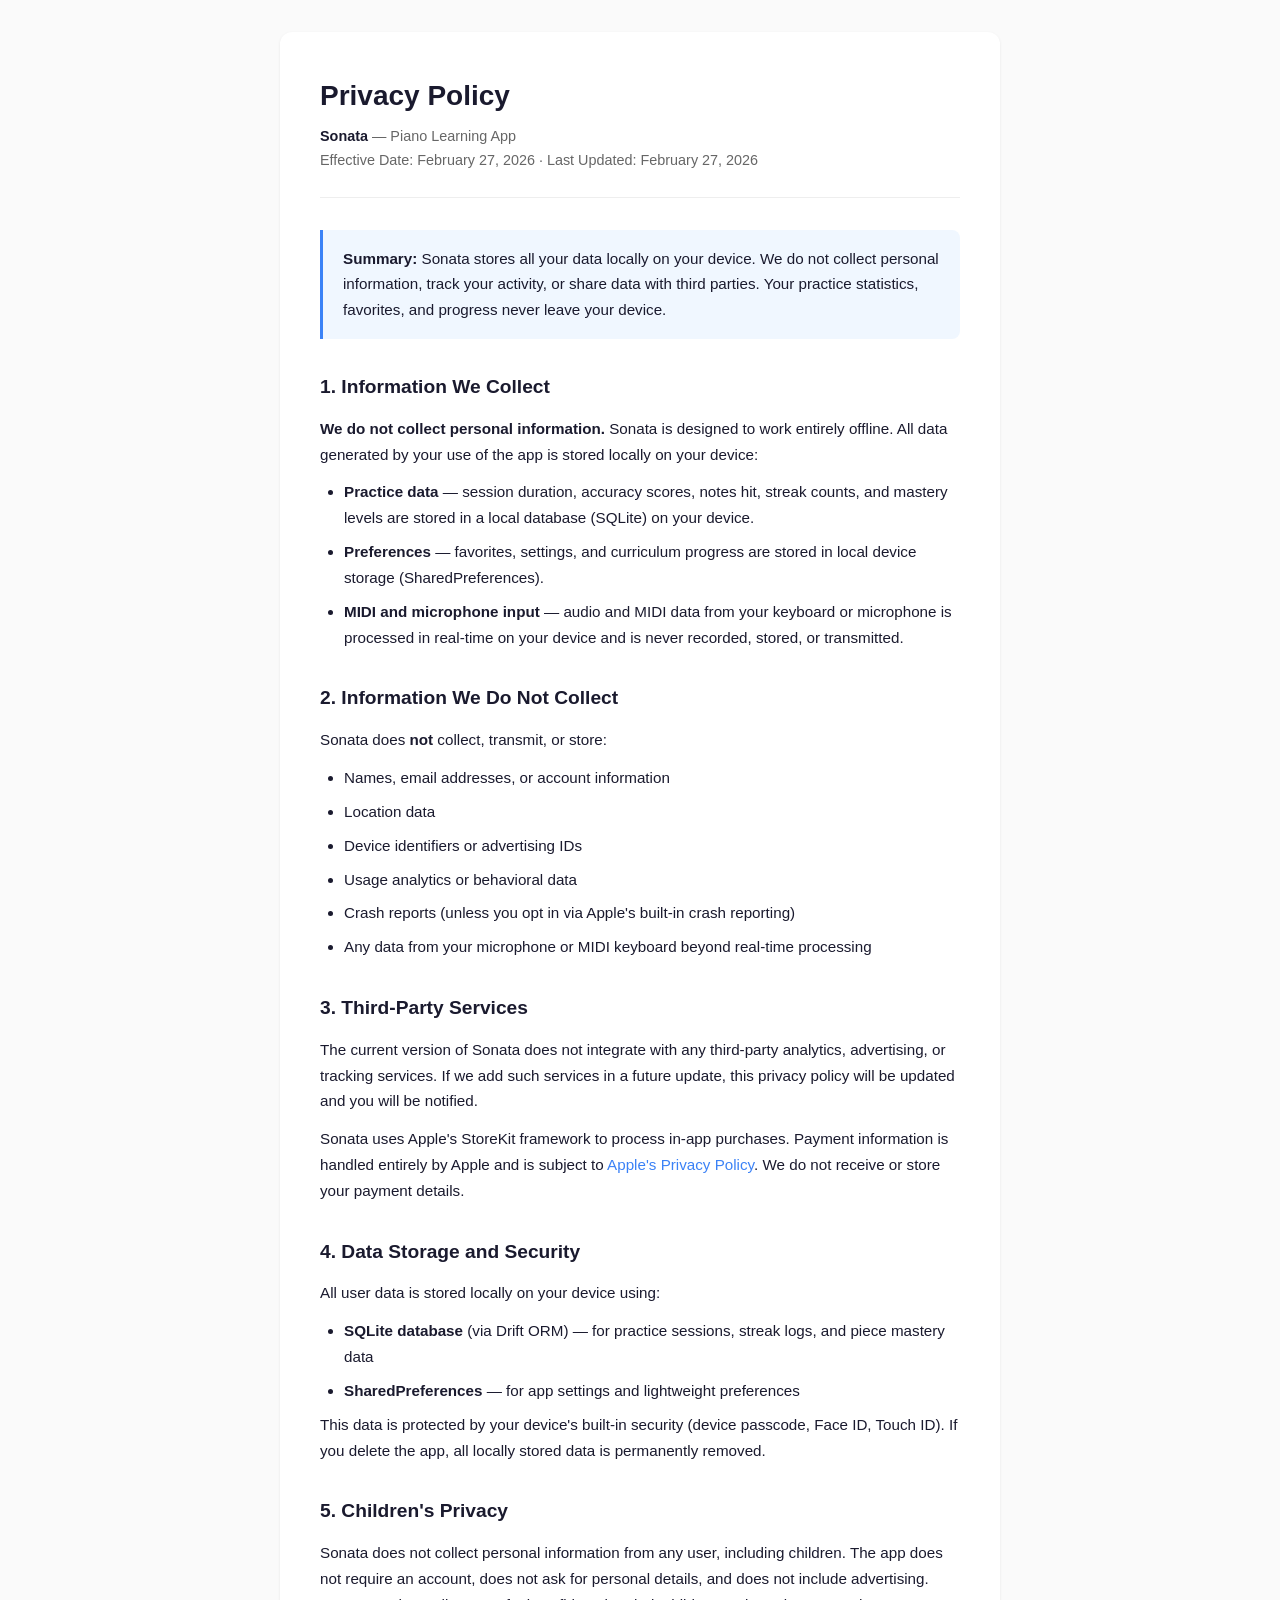
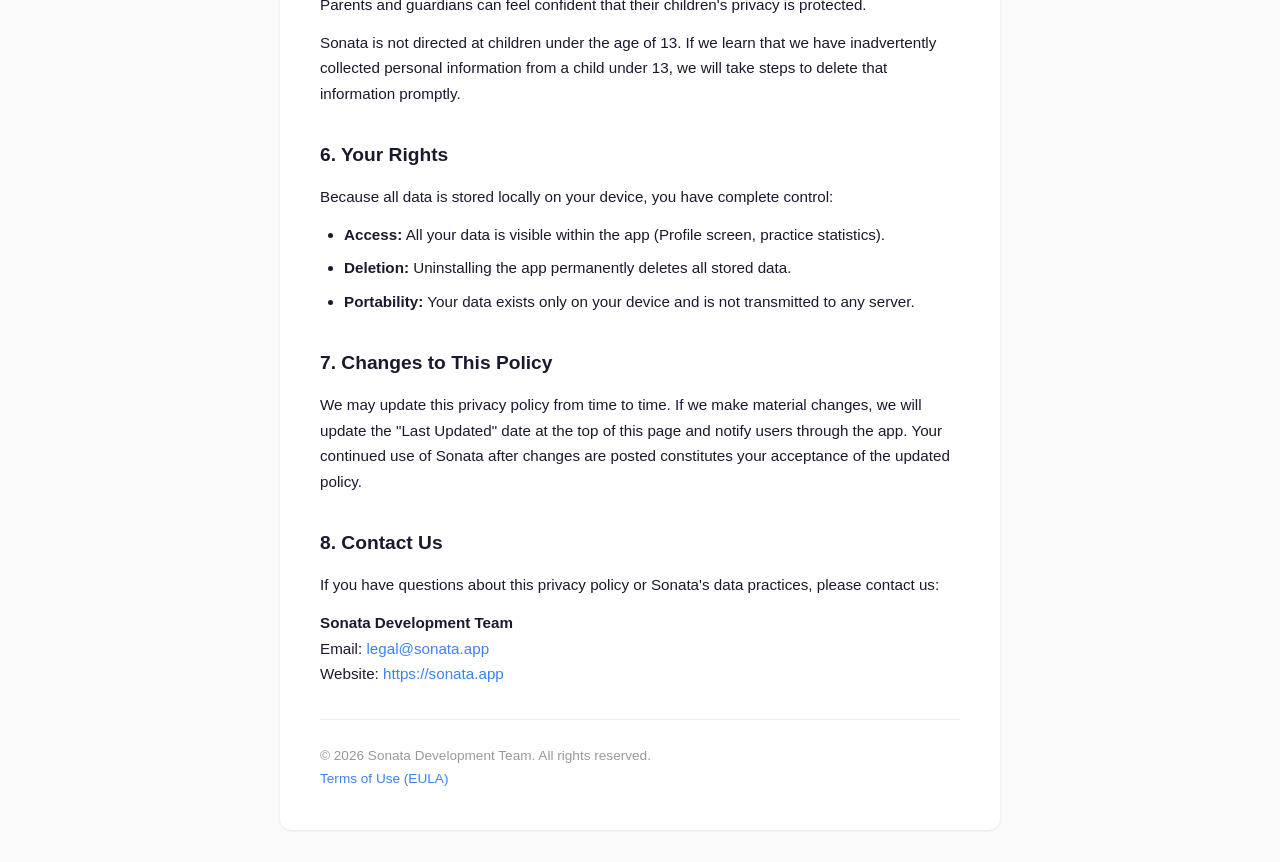
==== privacy.html @ 8267fe35 "Add privacy policy and terms of use pages Static HTML pages for Sonata piano app. Hosted via GitHub " ====
<!DOCTYPE html>
<html lang="en">
<head>
    <meta charset="UTF-8">
    <meta name="viewport" content="width=device-width, initial-scale=1.0">
    <title>Sonata — Privacy Policy</title>
    <style>
        * { margin: 0; padding: 0; box-sizing: border-box; }
        body {
            font-family: -apple-system, BlinkMacSystemFont, 'Segoe UI', Roboto, Oxygen, Ubuntu, sans-serif;
            line-height: 1.7;
            color: #1a1a2e;
            background: #fafafa;
            padding: 2rem 1rem;
        }
        .container {
            max-width: 720px;
            margin: 0 auto;
            background: #fff;
            padding: 2.5rem;
            border-radius: 12px;
            box-shadow: 0 1px 3px rgba(0,0,0,0.08);
        }
        h1 {
            font-size: 1.75rem;
            margin-bottom: 0.25rem;
            color: #1a1a2e;
        }
        .subtitle {
            color: #666;
            font-size: 0.9rem;
            margin-bottom: 2rem;
            padding-bottom: 1.5rem;
            border-bottom: 1px solid #eee;
        }
        h2 {
            font-size: 1.2rem;
            margin-top: 2rem;
            margin-bottom: 0.75rem;
            color: #1a1a2e;
        }
        p, li { margin-bottom: 0.75rem; font-size: 0.95rem; }
        ul { padding-left: 1.5rem; }
        li { margin-bottom: 0.5rem; }
        strong { color: #1a1a2e; }
        .highlight {
            background: #f0f7ff;
            border-left: 3px solid #3b82f6;
            padding: 1rem 1.25rem;
            border-radius: 0 8px 8px 0;
            margin: 1.25rem 0;
        }
        .highlight p { margin-bottom: 0; }
        a { color: #3b82f6; text-decoration: none; }
        a:hover { text-decoration: underline; }
        footer {
            margin-top: 2rem;
            padding-top: 1.5rem;
            border-top: 1px solid #eee;
            font-size: 0.85rem;
            color: #999;
        }
    </style>
</head>
<body>
    <div class="container">
        <h1>Privacy Policy</h1>
        <p class="subtitle">
            <strong>Sonata</strong> — Piano Learning App<br>
            Effective Date: February 27, 2026 &middot; Last Updated: February 27, 2026
        </p>

        <div class="highlight">
            <p><strong>Summary:</strong> Sonata stores all your data locally on your device. We do not collect personal information, track your activity, or share data with third parties. Your practice statistics, favorites, and progress never leave your device.</p>
        </div>

        <h2>1. Information We Collect</h2>
        <p><strong>We do not collect personal information.</strong> Sonata is designed to work entirely offline. All data generated by your use of the app is stored locally on your device:</p>
        <ul>
            <li><strong>Practice data</strong> — session duration, accuracy scores, notes hit, streak counts, and mastery levels are stored in a local database (SQLite) on your device.</li>
            <li><strong>Preferences</strong> — favorites, settings, and curriculum progress are stored in local device storage (SharedPreferences).</li>
            <li><strong>MIDI and microphone input</strong> — audio and MIDI data from your keyboard or microphone is processed in real-time on your device and is never recorded, stored, or transmitted.</li>
        </ul>

        <h2>2. Information We Do Not Collect</h2>
        <p>Sonata does <strong>not</strong> collect, transmit, or store:</p>
        <ul>
            <li>Names, email addresses, or account information</li>
            <li>Location data</li>
            <li>Device identifiers or advertising IDs</li>
            <li>Usage analytics or behavioral data</li>
            <li>Crash reports (unless you opt in via Apple's built-in crash reporting)</li>
            <li>Any data from your microphone or MIDI keyboard beyond real-time processing</li>
        </ul>

        <h2>3. Third-Party Services</h2>
        <p>The current version of Sonata does not integrate with any third-party analytics, advertising, or tracking services. If we add such services in a future update, this privacy policy will be updated and you will be notified.</p>
        <p>Sonata uses Apple's StoreKit framework to process in-app purchases. Payment information is handled entirely by Apple and is subject to <a href="https://www.apple.com/legal/privacy/">Apple's Privacy Policy</a>. We do not receive or store your payment details.</p>

        <h2>4. Data Storage and Security</h2>
        <p>All user data is stored locally on your device using:</p>
        <ul>
            <li><strong>SQLite database</strong> (via Drift ORM) — for practice sessions, streak logs, and piece mastery data</li>
            <li><strong>SharedPreferences</strong> — for app settings and lightweight preferences</li>
        </ul>
        <p>This data is protected by your device's built-in security (device passcode, Face ID, Touch ID). If you delete the app, all locally stored data is permanently removed.</p>

        <h2>5. Children's Privacy</h2>
        <p>Sonata does not collect personal information from any user, including children. The app does not require an account, does not ask for personal details, and does not include advertising. Parents and guardians can feel confident that their children's privacy is protected.</p>
        <p>Sonata is not directed at children under the age of 13. If we learn that we have inadvertently collected personal information from a child under 13, we will take steps to delete that information promptly.</p>

        <h2>6. Your Rights</h2>
        <p>Because all data is stored locally on your device, you have complete control:</p>
        <ul>
            <li><strong>Access:</strong> All your data is visible within the app (Profile screen, practice statistics).</li>
            <li><strong>Deletion:</strong> Uninstalling the app permanently deletes all stored data.</li>
            <li><strong>Portability:</strong> Your data exists only on your device and is not transmitted to any server.</li>
        </ul>

        <h2>7. Changes to This Policy</h2>
        <p>We may update this privacy policy from time to time. If we make material changes, we will update the "Last Updated" date at the top of this page and notify users through the app. Your continued use of Sonata after changes are posted constitutes your acceptance of the updated policy.</p>

        <h2>8. Contact Us</h2>
        <p>If you have questions about this privacy policy or Sonata's data practices, please contact us:</p>
        <p>
            <strong>Sonata Development Team</strong><br>
            Email: <a href="mailto:legal@sonata.app">legal@sonata.app</a><br>
            Website: <a href="https://sonata.app">https://sonata.app</a>
        </p>

        <footer>
            &copy; 2026 Sonata Development Team. All rights reserved.<br>
            <a href="terms.html">Terms of Use (EULA)</a>
        </footer>
    </div>
</body>
</html>
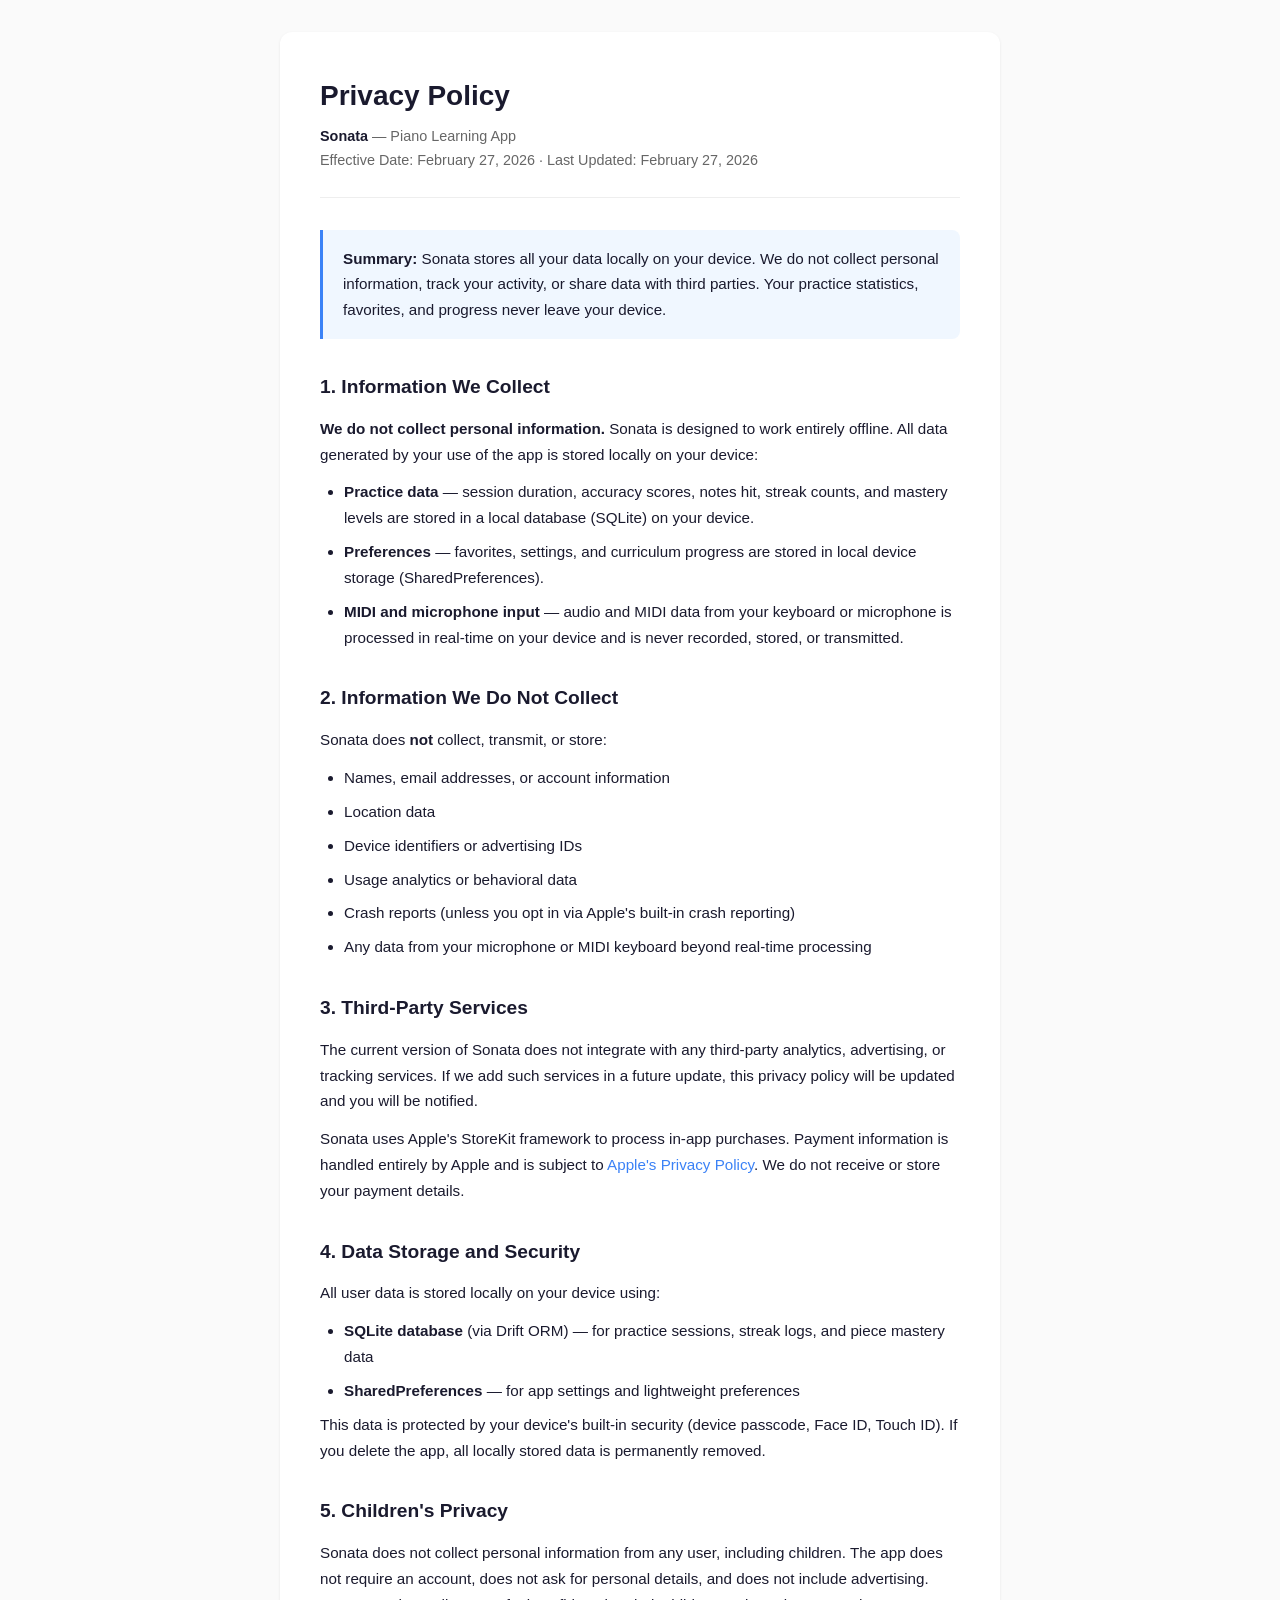
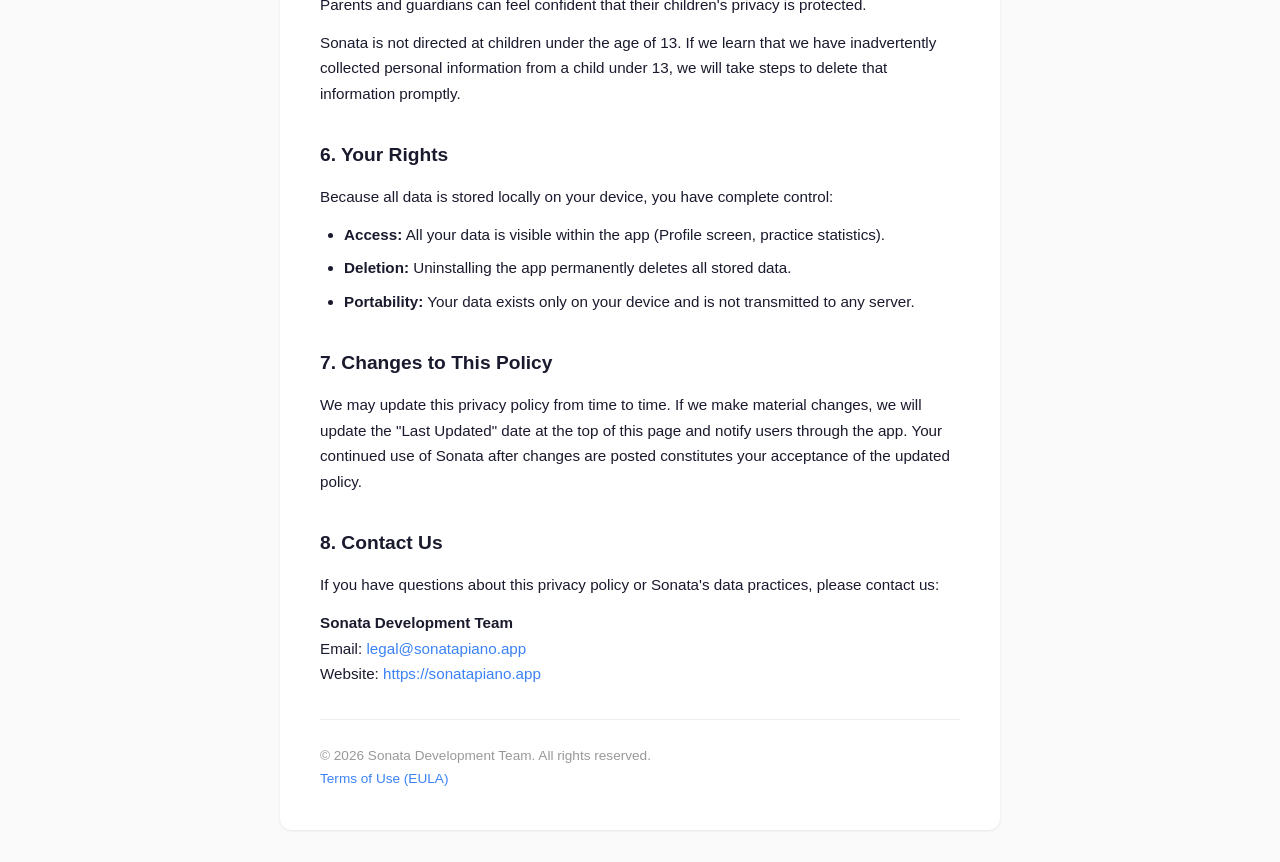
==== commit d8201329: "Update domain references from sonata.app to sonatapiano.app Co-Authored-By: Claude Opus 4.6 <noreply" ====
--- a/privacy.html
+++ b/privacy.html
@@ -124,8 +124,8 @@
         <p>If you have questions about this privacy policy or Sonata's data practices, please contact us:</p>
         <p>
             <strong>Sonata Development Team</strong><br>
-            Email: <a href="mailto:legal@sonata.app">legal@sonata.app</a><br>
-            Website: <a href="https://sonata.app">https://sonata.app</a>
+            Email: <a href="mailto:legal@sonatapiano.app">legal@sonatapiano.app</a><br>
+            Website: <a href="https://sonatapiano.app">https://sonatapiano.app</a>
         </p>
 
         <footer>
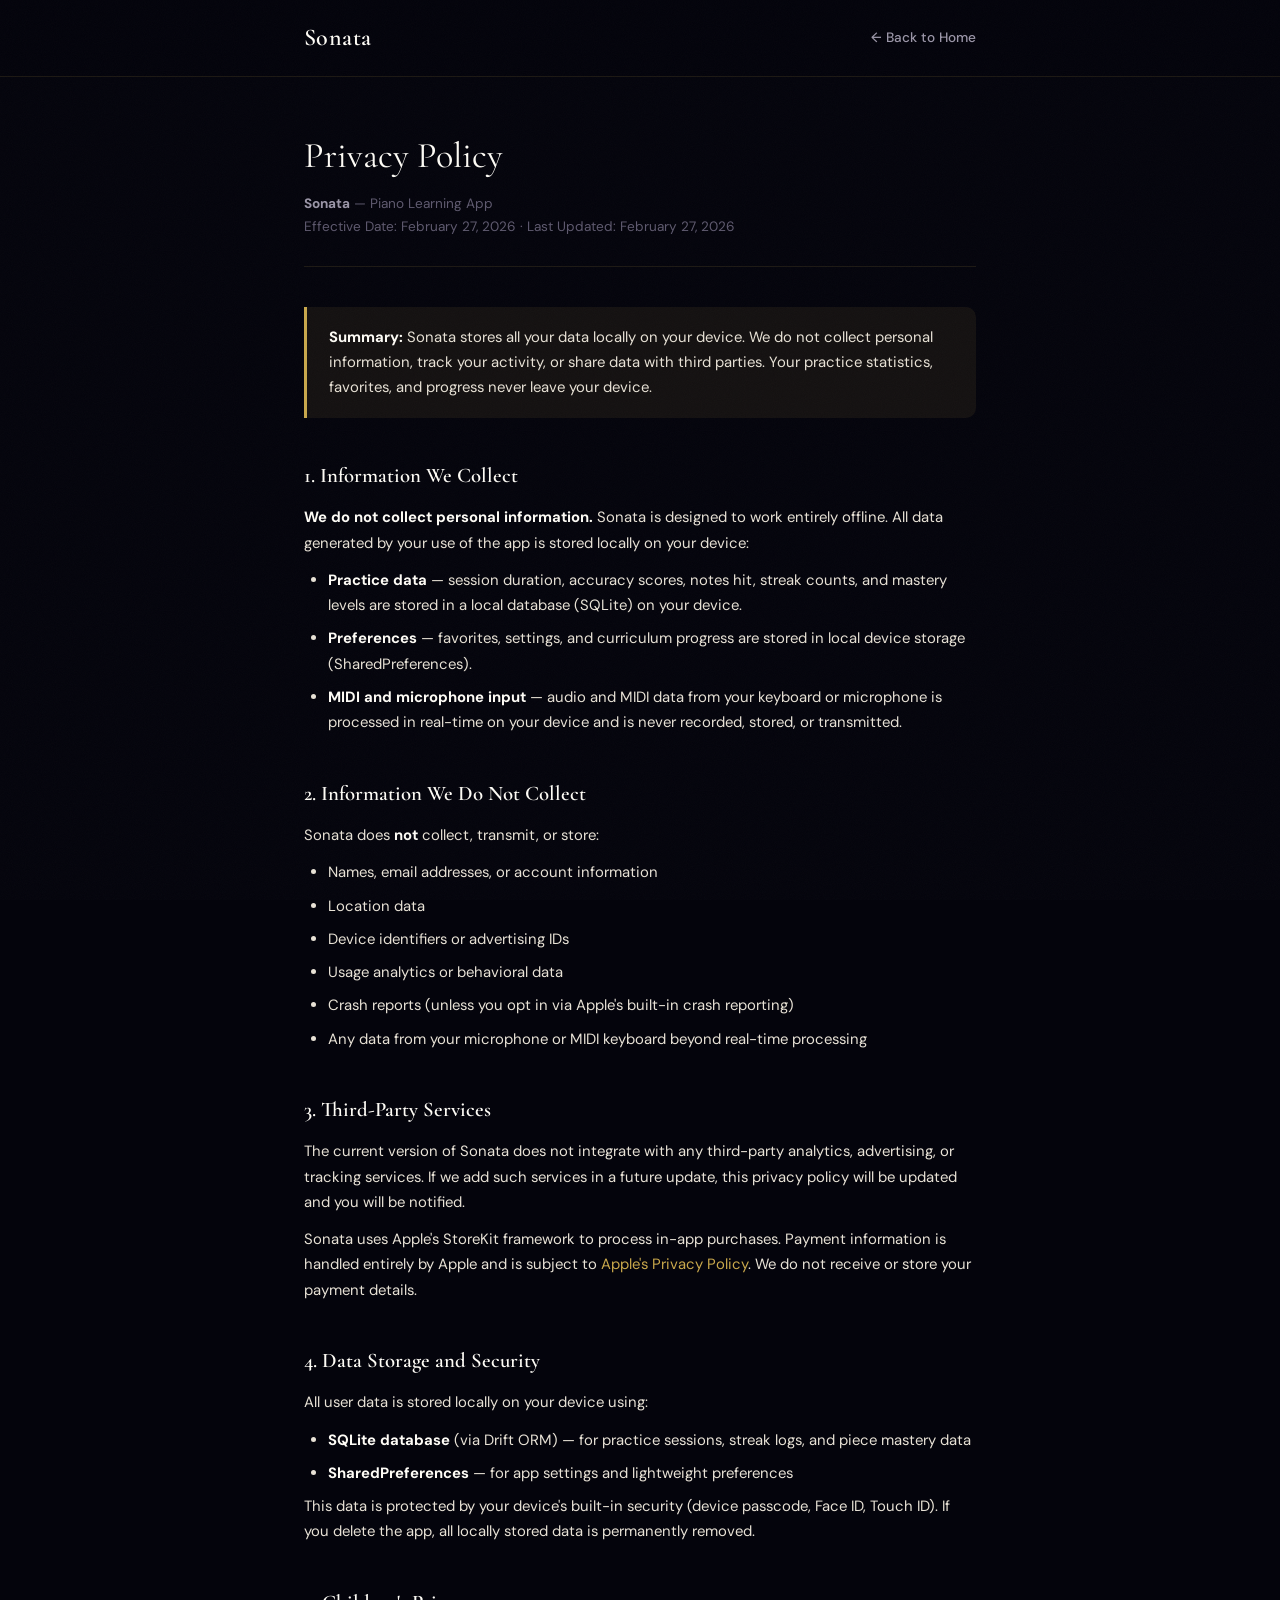
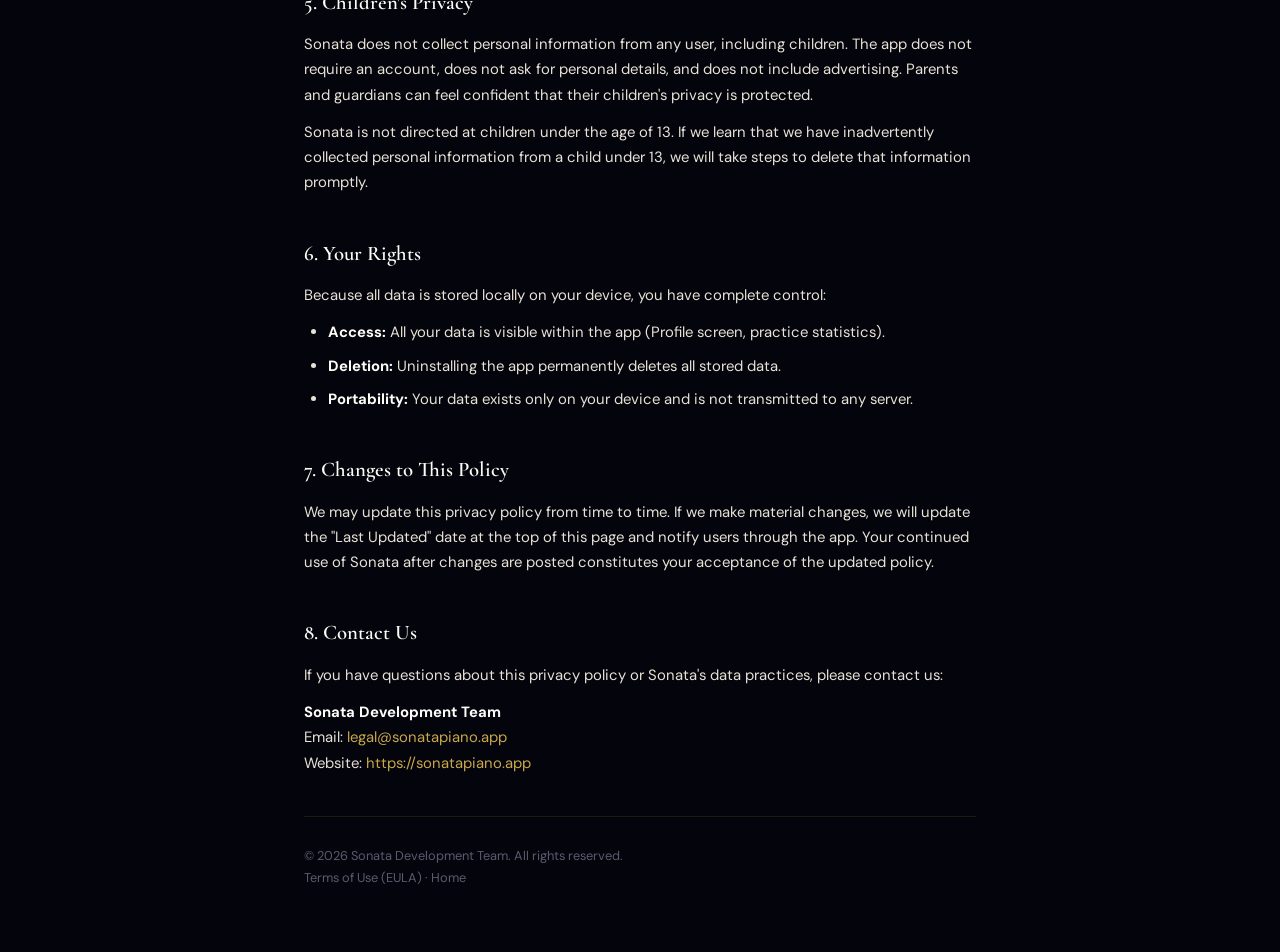
==== commit 4387a16a: "Add landing page and rebrand site with concert-hall dark theme - New index.html with hero, different" ====
--- a/privacy.html
+++ b/privacy.html
@@ -4,65 +4,148 @@
     <meta charset="UTF-8">
     <meta name="viewport" content="width=device-width, initial-scale=1.0">
     <title>Sonata — Privacy Policy</title>
+    <meta name="description" content="Sonata Privacy Policy. All your data stays on your device. No tracking, no analytics, no accounts.">
+    <link rel="icon" type="image/png" href="assets/app-icon.png">
+    <link rel="apple-touch-icon" href="assets/app-icon.png">
+    <link rel="preconnect" href="https://fonts.googleapis.com">
+    <link rel="preconnect" href="https://fonts.gstatic.com" crossorigin>
+    <link href="https://fonts.googleapis.com/css2?family=Cormorant+Garamond:wght@400;600&family=DM+Sans:wght@400;500;700&display=swap" rel="stylesheet">
     <style>
-        * { margin: 0; padding: 0; box-sizing: border-box; }
+        :root {
+            --bg-deepest: #04040C;
+            --bg-dark: #08081A;
+            --bg-surface: #10102A;
+            --bg-card: #161636;
+            --gold: #C9A84C;
+            --gold-faint: rgba(201, 168, 76, 0.08);
+            --amber: #EF7D00;
+            --text-bright: #FEFCF6;
+            --text-primary: #E8E2D6;
+            --text-secondary: #9B96A8;
+            --text-muted: #5E596E;
+            --border: rgba(201, 168, 76, 0.12);
+            --font-display: 'Cormorant Garamond', 'Georgia', serif;
+            --font-body: 'DM Sans', 'Helvetica Neue', sans-serif;
+        }
+        *, *::before, *::after { margin: 0; padding: 0; box-sizing: border-box; }
+        html { scroll-behavior: smooth; }
         body {
-            font-family: -apple-system, BlinkMacSystemFont, 'Segoe UI', Roboto, Oxygen, Ubuntu, sans-serif;
+            font-family: var(--font-body);
+            font-size: 16px;
             line-height: 1.7;
-            color: #1a1a2e;
-            background: #fafafa;
-            padding: 2rem 1rem;
-        }
+            color: var(--text-primary);
+            background: var(--bg-deepest);
+            -webkit-font-smoothing: antialiased;
+            -moz-osx-font-smoothing: grayscale;
+        }
+        body::after {
+            content: '';
+            position: fixed;
+            inset: 0;
+            opacity: 0.028;
+            background-image: url("data:image/svg+xml,%3Csvg viewBox='0 0 256 256' xmlns='http://www.w3.org/2000/svg'%3E%3Cfilter id='n'%3E%3CfeTurbulence type='fractalNoise' baseFrequency='0.75' numOctaves='4' stitchTiles='stitch'/%3E%3C/filter%3E%3Crect width='100%25' height='100%25' filter='url(%23n)'/%3E%3C/svg%3E");
+            background-repeat: repeat;
+            background-size: 180px;
+            pointer-events: none;
+            z-index: 9999;
+        }
+        a { color: var(--gold); text-decoration: none; }
+        a:hover { text-decoration: underline; }
+
+        /* Nav */
+        .nav {
+            padding: 1.1rem 0;
+            border-bottom: 1px solid var(--border);
+            background: rgba(4, 4, 12, 0.88);
+            backdrop-filter: blur(16px);
+            -webkit-backdrop-filter: blur(16px);
+            position: sticky;
+            top: 0;
+            z-index: 100;
+        }
+        .nav-inner {
+            max-width: 720px;
+            margin: 0 auto;
+            padding: 0 1.5rem;
+            display: flex;
+            align-items: center;
+            justify-content: space-between;
+        }
+        .nav-logo {
+            font-family: var(--font-display);
+            font-size: 1.5rem;
+            font-weight: 600;
+            color: var(--text-bright);
+            letter-spacing: 0.02em;
+        }
+        .nav-back {
+            font-size: 0.85rem;
+            font-weight: 500;
+            color: var(--text-secondary);
+            transition: color 0.25s;
+        }
+        .nav-back:hover { color: var(--text-bright); text-decoration: none; }
+
+        /* Content */
         .container {
             max-width: 720px;
             margin: 0 auto;
-            background: #fff;
-            padding: 2.5rem;
-            border-radius: 12px;
-            box-shadow: 0 1px 3px rgba(0,0,0,0.08);
+            padding: 3rem 1.5rem 4rem;
         }
         h1 {
-            font-size: 1.75rem;
-            margin-bottom: 0.25rem;
-            color: #1a1a2e;
+            font-family: var(--font-display);
+            font-size: 2.25rem;
+            font-weight: 400;
+            color: var(--text-bright);
+            margin-bottom: 0.35rem;
         }
         .subtitle {
-            color: #666;
-            font-size: 0.9rem;
-            margin-bottom: 2rem;
-            padding-bottom: 1.5rem;
-            border-bottom: 1px solid #eee;
-        }
+            color: var(--text-muted);
+            font-size: 0.85rem;
+            margin-bottom: 2.5rem;
+            padding-bottom: 1.75rem;
+            border-bottom: 1px solid var(--border);
+        }
+        .subtitle strong { color: var(--text-secondary); }
         h2 {
-            font-size: 1.2rem;
-            margin-top: 2rem;
+            font-family: var(--font-display);
+            font-size: 1.3rem;
+            font-weight: 600;
+            margin-top: 2.5rem;
             margin-bottom: 0.75rem;
-            color: #1a1a2e;
-        }
-        p, li { margin-bottom: 0.75rem; font-size: 0.95rem; }
+            color: var(--text-bright);
+        }
+        p, li { margin-bottom: 0.75rem; font-size: 0.93rem; color: var(--text-primary); }
         ul { padding-left: 1.5rem; }
         li { margin-bottom: 0.5rem; }
-        strong { color: #1a1a2e; }
+        strong { color: var(--text-bright); }
         .highlight {
-            background: #f0f7ff;
-            border-left: 3px solid #3b82f6;
-            padding: 1rem 1.25rem;
-            border-radius: 0 8px 8px 0;
-            margin: 1.25rem 0;
-        }
-        .highlight p { margin-bottom: 0; }
-        a { color: #3b82f6; text-decoration: none; }
-        a:hover { text-decoration: underline; }
+            background: var(--gold-faint);
+            border-left: 3px solid var(--gold);
+            padding: 1.1rem 1.35rem;
+            border-radius: 0 10px 10px 0;
+            margin: 1.5rem 0;
+        }
+        .highlight p { margin-bottom: 0; color: var(--text-primary); }
         footer {
-            margin-top: 2rem;
-            padding-top: 1.5rem;
-            border-top: 1px solid #eee;
-            font-size: 0.85rem;
-            color: #999;
-        }
+            margin-top: 2.5rem;
+            padding-top: 1.75rem;
+            border-top: 1px solid var(--border);
+            font-size: 0.8rem;
+            color: var(--text-muted);
+        }
+        footer a { color: var(--text-muted); }
+        footer a:hover { color: var(--text-secondary); }
     </style>
 </head>
 <body>
+    <nav class="nav">
+        <div class="nav-inner">
+            <a href="/" class="nav-logo">Sonata</a>
+            <a href="/" class="nav-back">&larr; Back to Home</a>
+        </div>
+    </nav>
+
     <div class="container">
         <h1>Privacy Policy</h1>
         <p class="subtitle">
@@ -130,7 +213,7 @@
 
         <footer>
             &copy; 2026 Sonata Development Team. All rights reserved.<br>
-            <a href="terms.html">Terms of Use (EULA)</a>
+            <a href="terms.html">Terms of Use (EULA)</a> &middot; <a href="/">Home</a>
         </footer>
     </div>
 </body>
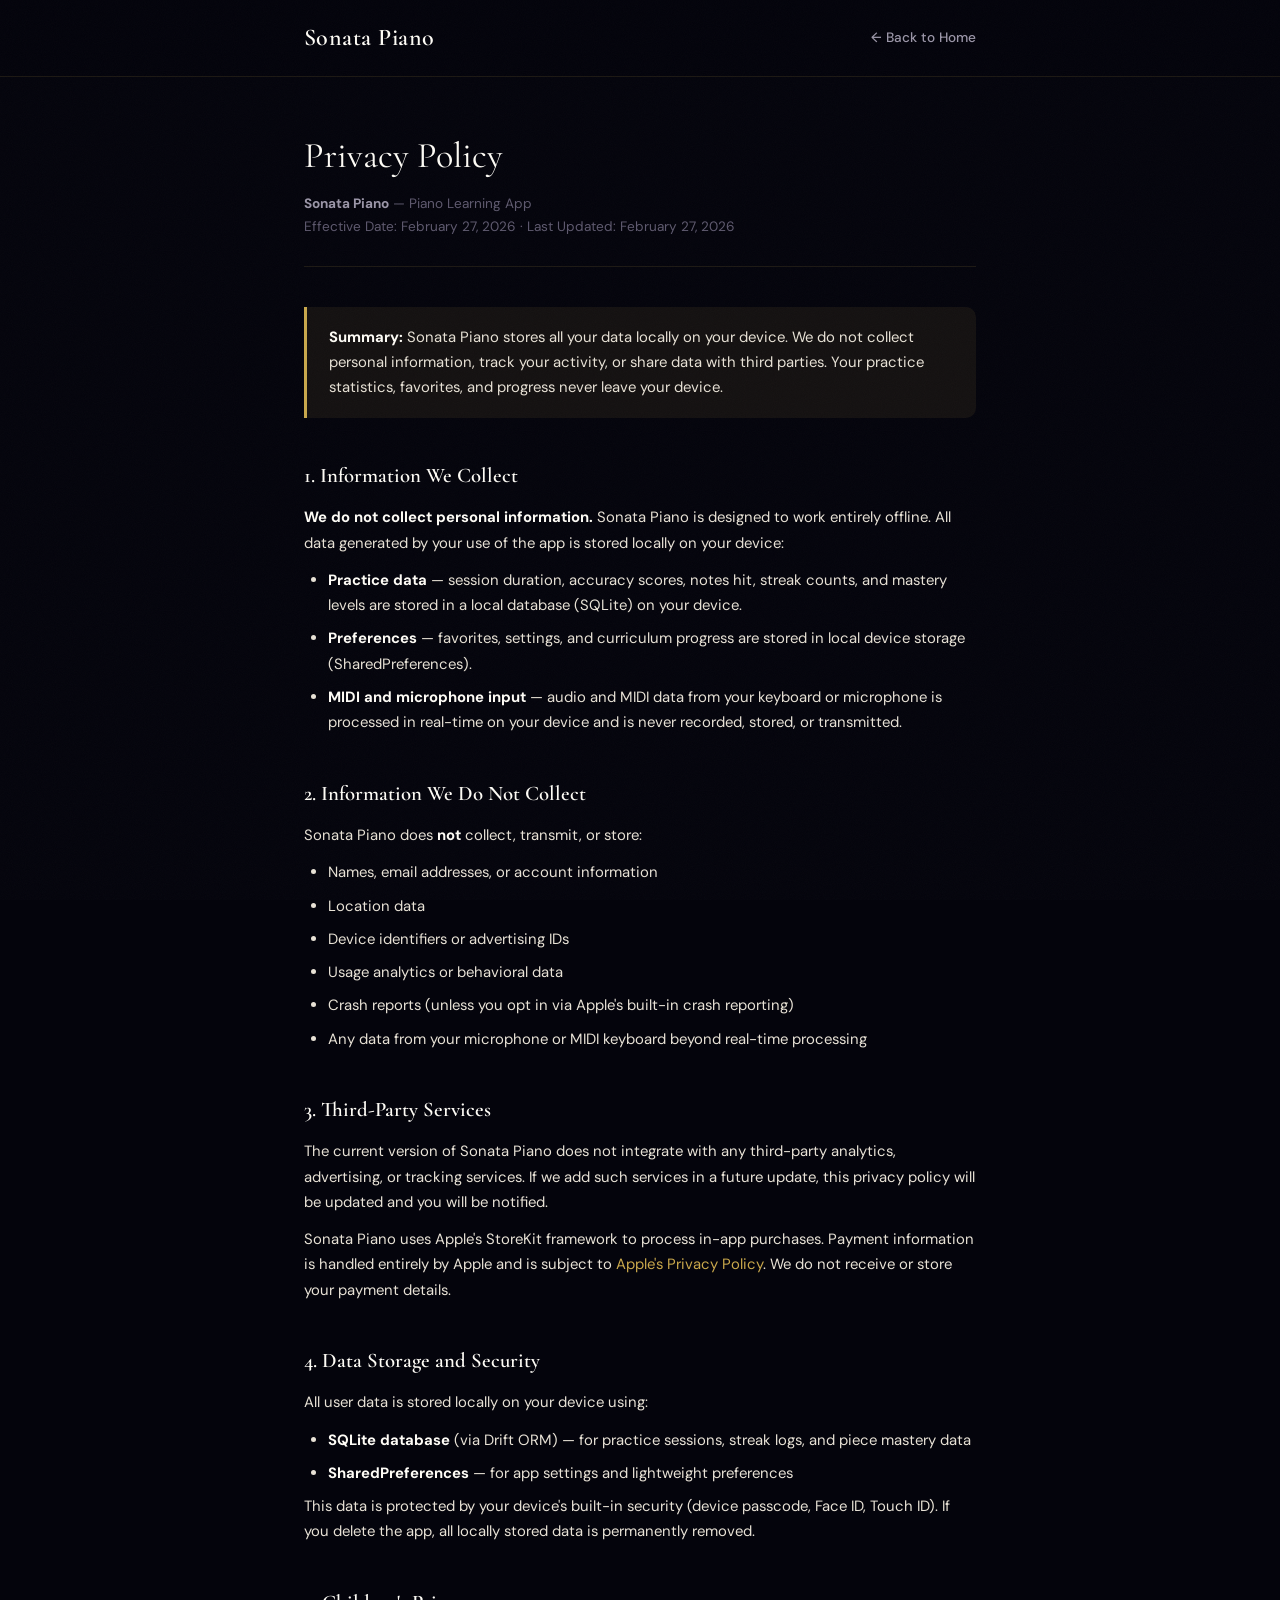
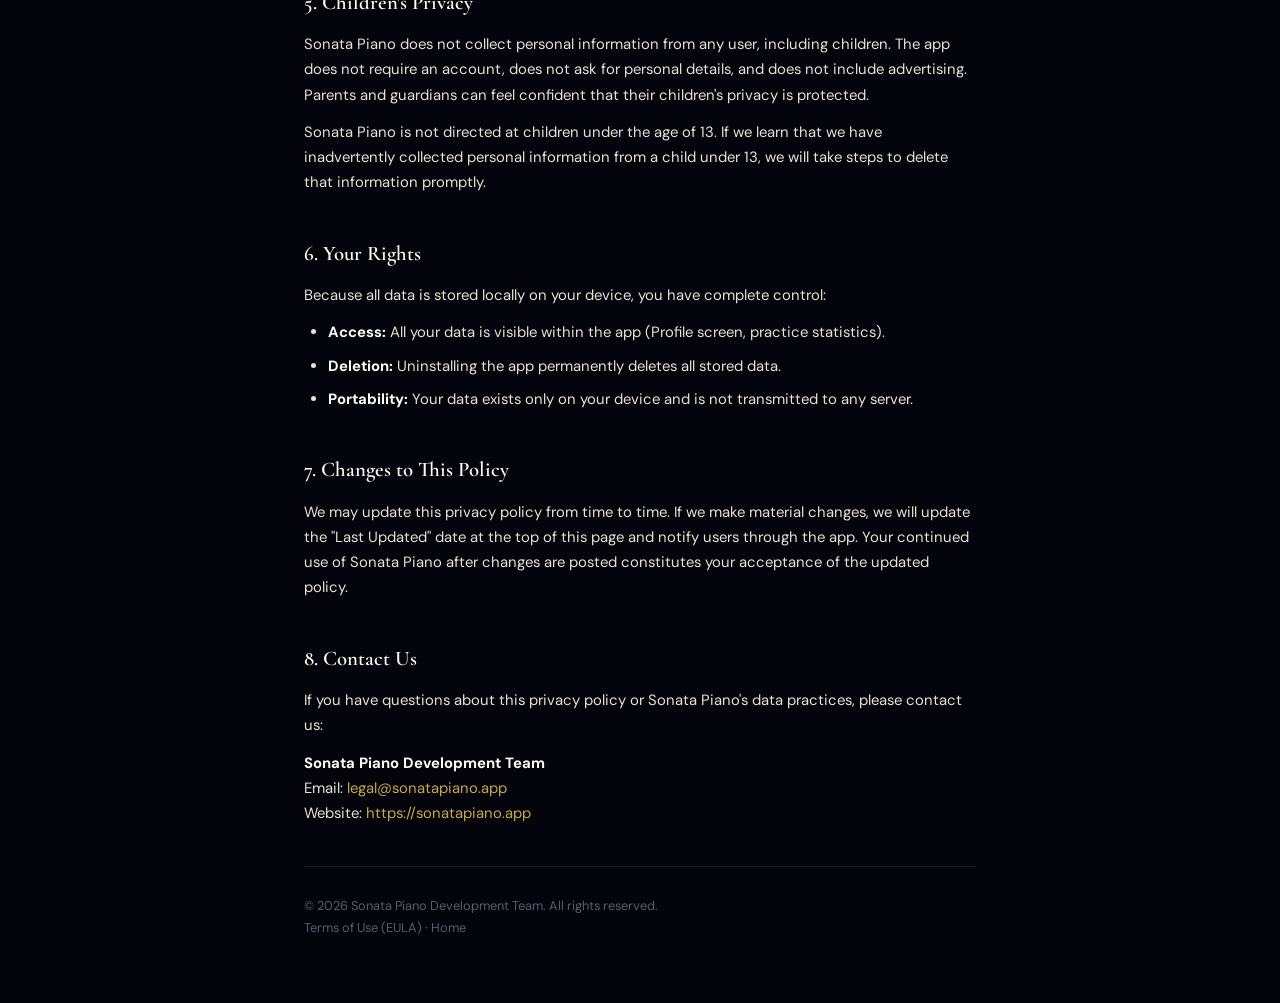
==== commit 2fe02421: "Rename app to Sonata Piano across all pages Co-Authored-By: Claude Opus 4.6 <noreply@anthropic.com>" ====
--- a/privacy.html
+++ b/privacy.html
@@ -3,10 +3,10 @@
 <head>
     <meta charset="UTF-8">
     <meta name="viewport" content="width=device-width, initial-scale=1.0">
-    <title>Sonata — Privacy Policy</title>
-    <meta name="description" content="Sonata Privacy Policy. All your data stays on your device. No tracking, no analytics, no accounts.">
-    <link rel="icon" type="image/png" href="assets/app-icon.png">
-    <link rel="apple-touch-icon" href="assets/app-icon.png">
+    <title>Sonata Piano — Privacy Policy</title>
+    <meta name="description" content="Sonata Piano Privacy Policy. All your data stays on your device. No tracking, no analytics, no accounts.">
+    <link rel="icon" type="image/png" sizes="32x32" href="assets/favicon-32.png">
+    <link rel="apple-touch-icon" sizes="180x180" href="assets/favicon-180.png">
     <link rel="preconnect" href="https://fonts.googleapis.com">
     <link rel="preconnect" href="https://fonts.gstatic.com" crossorigin>
     <link href="https://fonts.googleapis.com/css2?family=Cormorant+Garamond:wght@400;600&family=DM+Sans:wght@400;500;700&display=swap" rel="stylesheet">
@@ -141,7 +141,7 @@
 <body>
     <nav class="nav">
         <div class="nav-inner">
-            <a href="/" class="nav-logo">Sonata</a>
+            <a href="/" class="nav-logo">Sonata Piano</a>
             <a href="/" class="nav-back">&larr; Back to Home</a>
         </div>
     </nav>
@@ -149,16 +149,16 @@
     <div class="container">
         <h1>Privacy Policy</h1>
         <p class="subtitle">
-            <strong>Sonata</strong> — Piano Learning App<br>
+            <strong>Sonata Piano</strong> — Piano Learning App<br>
             Effective Date: February 27, 2026 &middot; Last Updated: February 27, 2026
         </p>
 
         <div class="highlight">
-            <p><strong>Summary:</strong> Sonata stores all your data locally on your device. We do not collect personal information, track your activity, or share data with third parties. Your practice statistics, favorites, and progress never leave your device.</p>
+            <p><strong>Summary:</strong> Sonata Piano stores all your data locally on your device. We do not collect personal information, track your activity, or share data with third parties. Your practice statistics, favorites, and progress never leave your device.</p>
         </div>
 
         <h2>1. Information We Collect</h2>
-        <p><strong>We do not collect personal information.</strong> Sonata is designed to work entirely offline. All data generated by your use of the app is stored locally on your device:</p>
+        <p><strong>We do not collect personal information.</strong> Sonata Piano is designed to work entirely offline. All data generated by your use of the app is stored locally on your device:</p>
         <ul>
             <li><strong>Practice data</strong> — session duration, accuracy scores, notes hit, streak counts, and mastery levels are stored in a local database (SQLite) on your device.</li>
             <li><strong>Preferences</strong> — favorites, settings, and curriculum progress are stored in local device storage (SharedPreferences).</li>
@@ -166,7 +166,7 @@
         </ul>
 
         <h2>2. Information We Do Not Collect</h2>
-        <p>Sonata does <strong>not</strong> collect, transmit, or store:</p>
+        <p>Sonata Piano does <strong>not</strong> collect, transmit, or store:</p>
         <ul>
             <li>Names, email addresses, or account information</li>
             <li>Location data</li>
@@ -177,8 +177,8 @@
         </ul>
 
         <h2>3. Third-Party Services</h2>
-        <p>The current version of Sonata does not integrate with any third-party analytics, advertising, or tracking services. If we add such services in a future update, this privacy policy will be updated and you will be notified.</p>
-        <p>Sonata uses Apple's StoreKit framework to process in-app purchases. Payment information is handled entirely by Apple and is subject to <a href="https://www.apple.com/legal/privacy/">Apple's Privacy Policy</a>. We do not receive or store your payment details.</p>
+        <p>The current version of Sonata Piano does not integrate with any third-party analytics, advertising, or tracking services. If we add such services in a future update, this privacy policy will be updated and you will be notified.</p>
+        <p>Sonata Piano uses Apple's StoreKit framework to process in-app purchases. Payment information is handled entirely by Apple and is subject to <a href="https://www.apple.com/legal/privacy/">Apple's Privacy Policy</a>. We do not receive or store your payment details.</p>
 
         <h2>4. Data Storage and Security</h2>
         <p>All user data is stored locally on your device using:</p>
@@ -189,8 +189,8 @@
         <p>This data is protected by your device's built-in security (device passcode, Face ID, Touch ID). If you delete the app, all locally stored data is permanently removed.</p>
 
         <h2>5. Children's Privacy</h2>
-        <p>Sonata does not collect personal information from any user, including children. The app does not require an account, does not ask for personal details, and does not include advertising. Parents and guardians can feel confident that their children's privacy is protected.</p>
-        <p>Sonata is not directed at children under the age of 13. If we learn that we have inadvertently collected personal information from a child under 13, we will take steps to delete that information promptly.</p>
+        <p>Sonata Piano does not collect personal information from any user, including children. The app does not require an account, does not ask for personal details, and does not include advertising. Parents and guardians can feel confident that their children's privacy is protected.</p>
+        <p>Sonata Piano is not directed at children under the age of 13. If we learn that we have inadvertently collected personal information from a child under 13, we will take steps to delete that information promptly.</p>
 
         <h2>6. Your Rights</h2>
         <p>Because all data is stored locally on your device, you have complete control:</p>
@@ -201,18 +201,18 @@
         </ul>
 
         <h2>7. Changes to This Policy</h2>
-        <p>We may update this privacy policy from time to time. If we make material changes, we will update the "Last Updated" date at the top of this page and notify users through the app. Your continued use of Sonata after changes are posted constitutes your acceptance of the updated policy.</p>
+        <p>We may update this privacy policy from time to time. If we make material changes, we will update the "Last Updated" date at the top of this page and notify users through the app. Your continued use of Sonata Piano after changes are posted constitutes your acceptance of the updated policy.</p>
 
         <h2>8. Contact Us</h2>
-        <p>If you have questions about this privacy policy or Sonata's data practices, please contact us:</p>
+        <p>If you have questions about this privacy policy or Sonata Piano's data practices, please contact us:</p>
         <p>
-            <strong>Sonata Development Team</strong><br>
+            <strong>Sonata Piano Development Team</strong><br>
             Email: <a href="mailto:legal@sonatapiano.app">legal@sonatapiano.app</a><br>
             Website: <a href="https://sonatapiano.app">https://sonatapiano.app</a>
         </p>
 
         <footer>
-            &copy; 2026 Sonata Development Team. All rights reserved.<br>
+            &copy; 2026 Sonata Piano Development Team. All rights reserved.<br>
             <a href="terms.html">Terms of Use (EULA)</a> &middot; <a href="/">Home</a>
         </footer>
     </div>
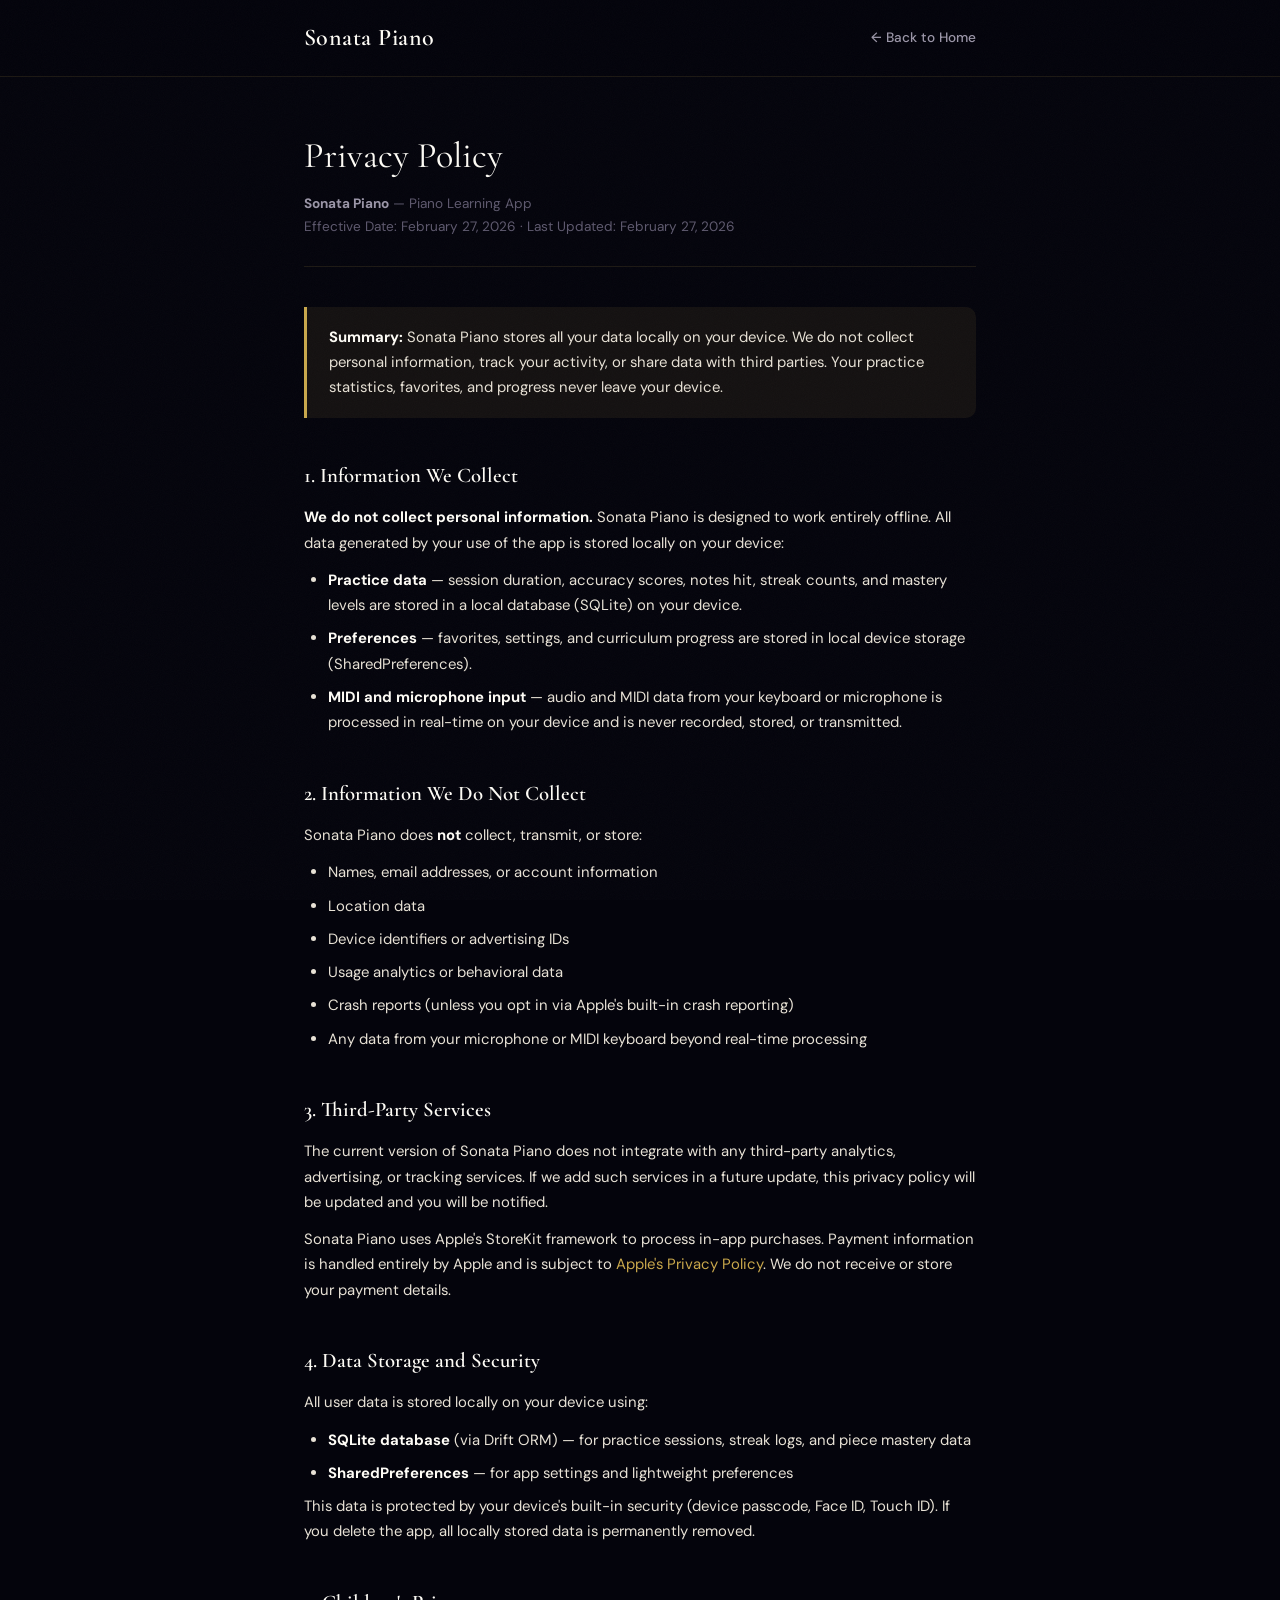
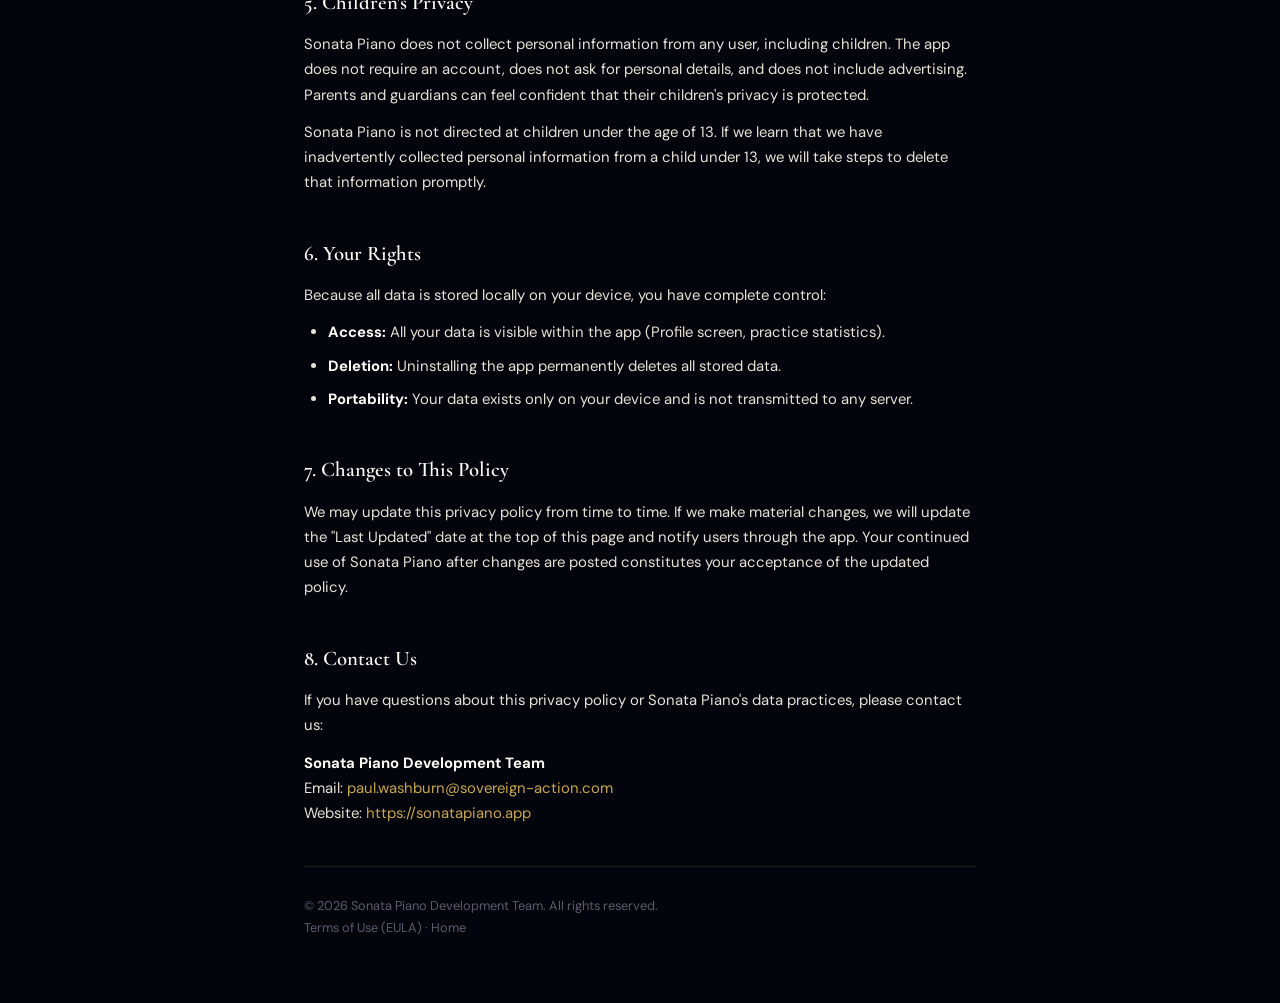
==== commit e367dd0b: "Update contact email to paul.washburn@sovereign-action.com Co-Authored-By: Claude Opus 4.7 (1M conte" ====
--- a/privacy.html
+++ b/privacy.html
@@ -207,7 +207,7 @@
         <p>If you have questions about this privacy policy or Sonata Piano's data practices, please contact us:</p>
         <p>
             <strong>Sonata Piano Development Team</strong><br>
-            Email: <a href="mailto:legal@sonatapiano.app">legal@sonatapiano.app</a><br>
+            Email: <a href="mailto:paul.washburn@sovereign-action.com">paul.washburn@sovereign-action.com</a><br>
             Website: <a href="https://sonatapiano.app">https://sonatapiano.app</a>
         </p>
 
